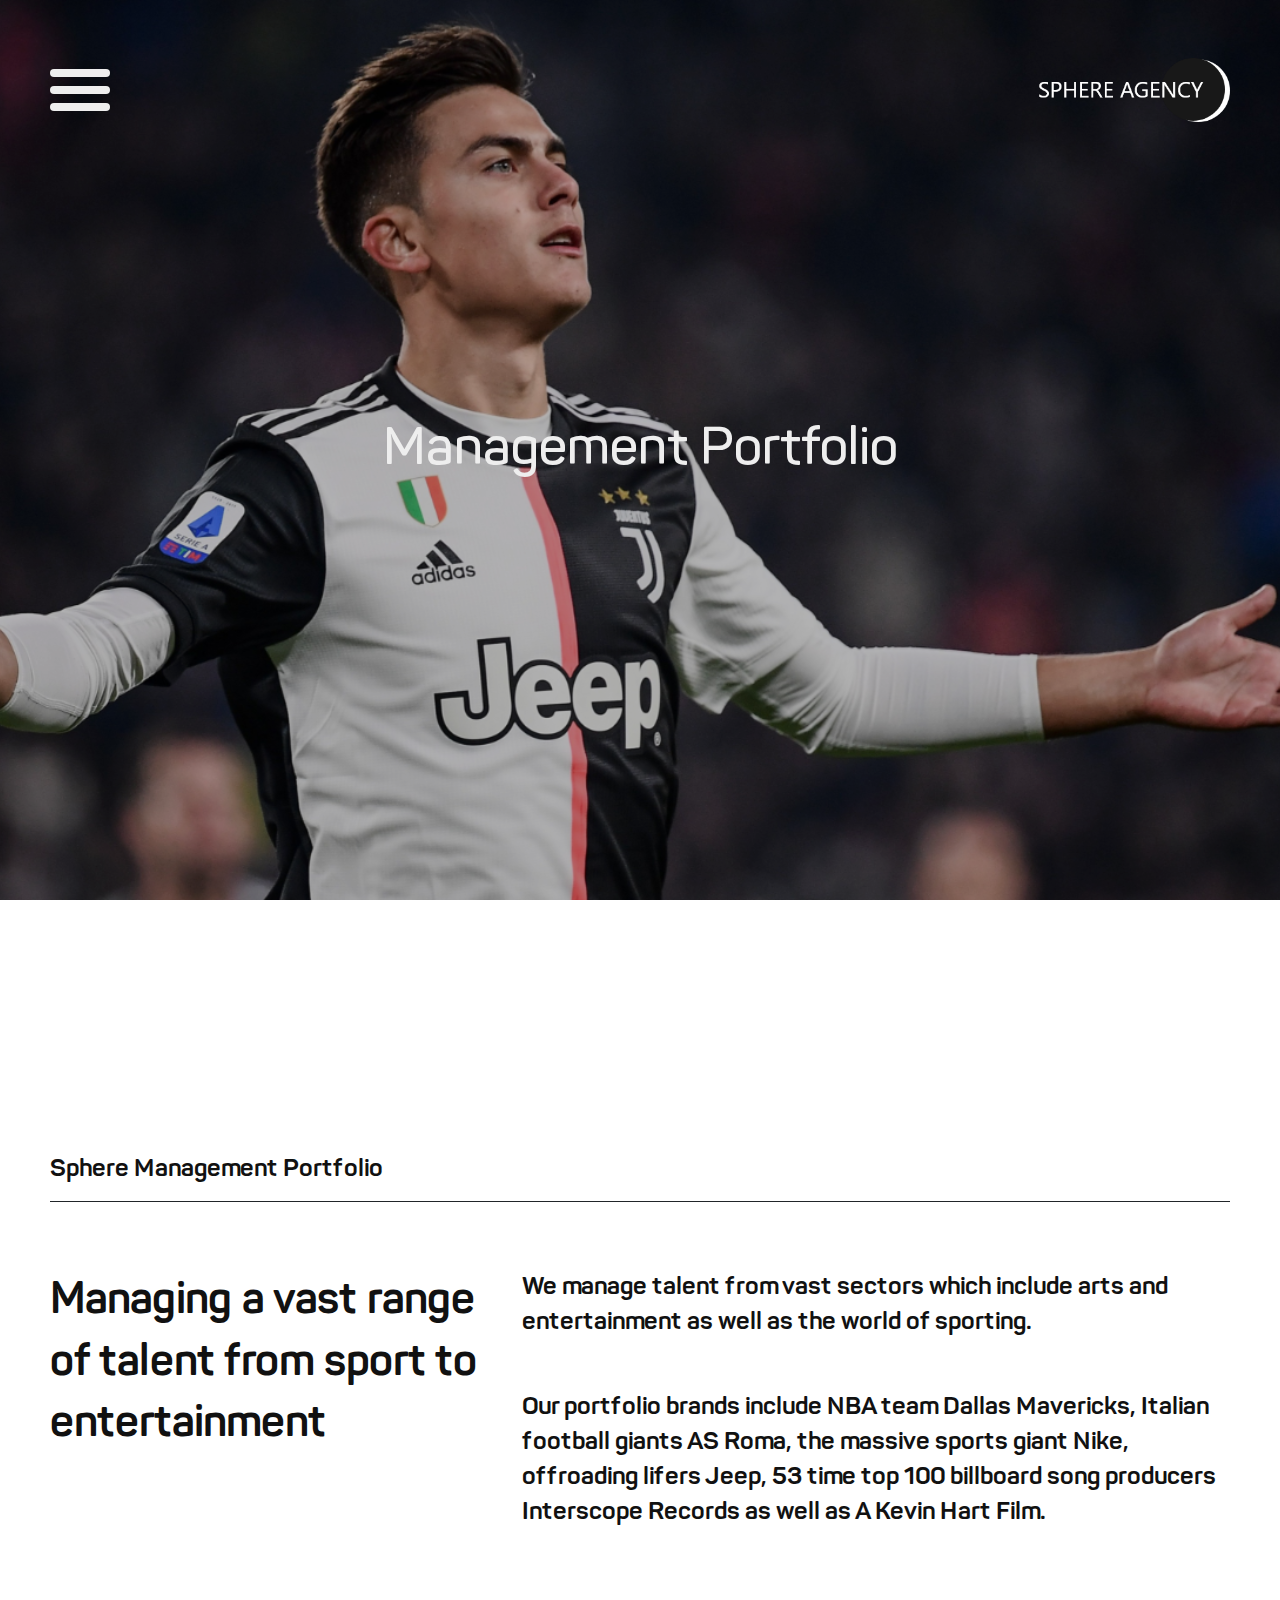
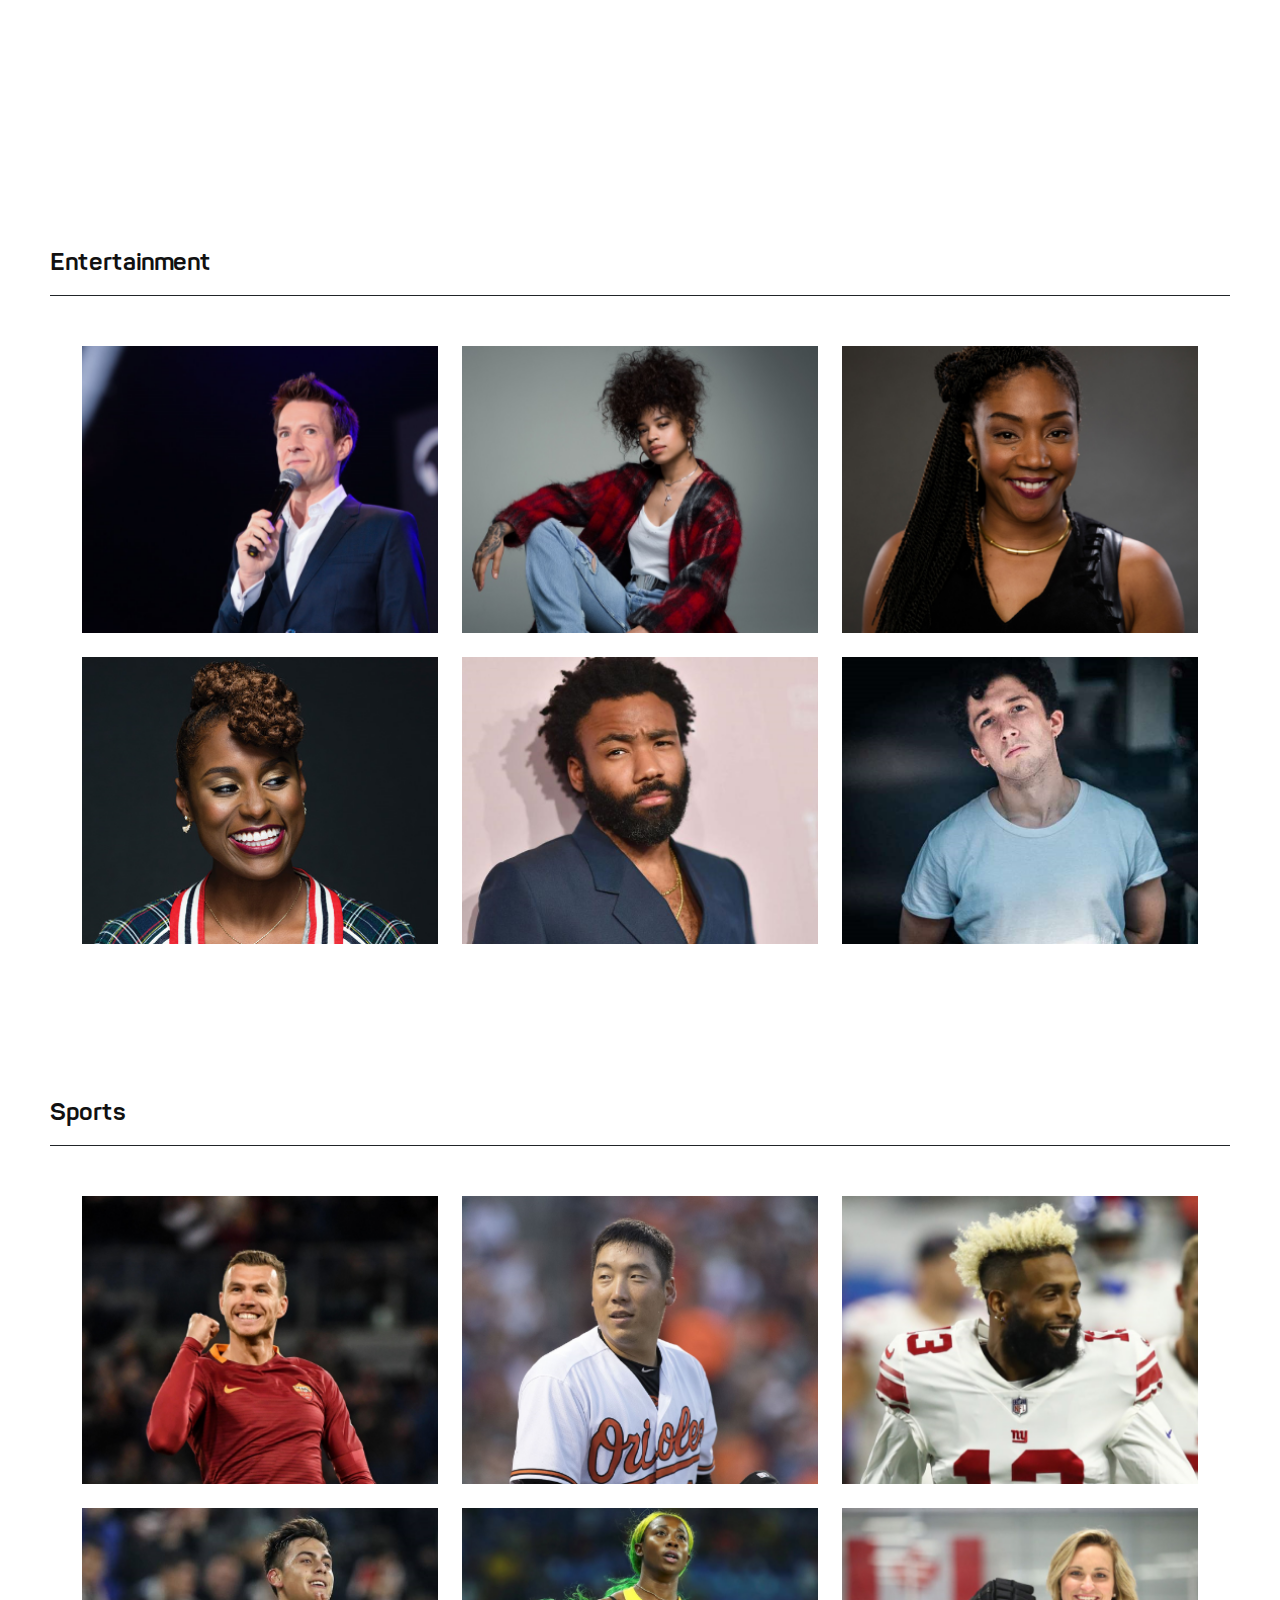
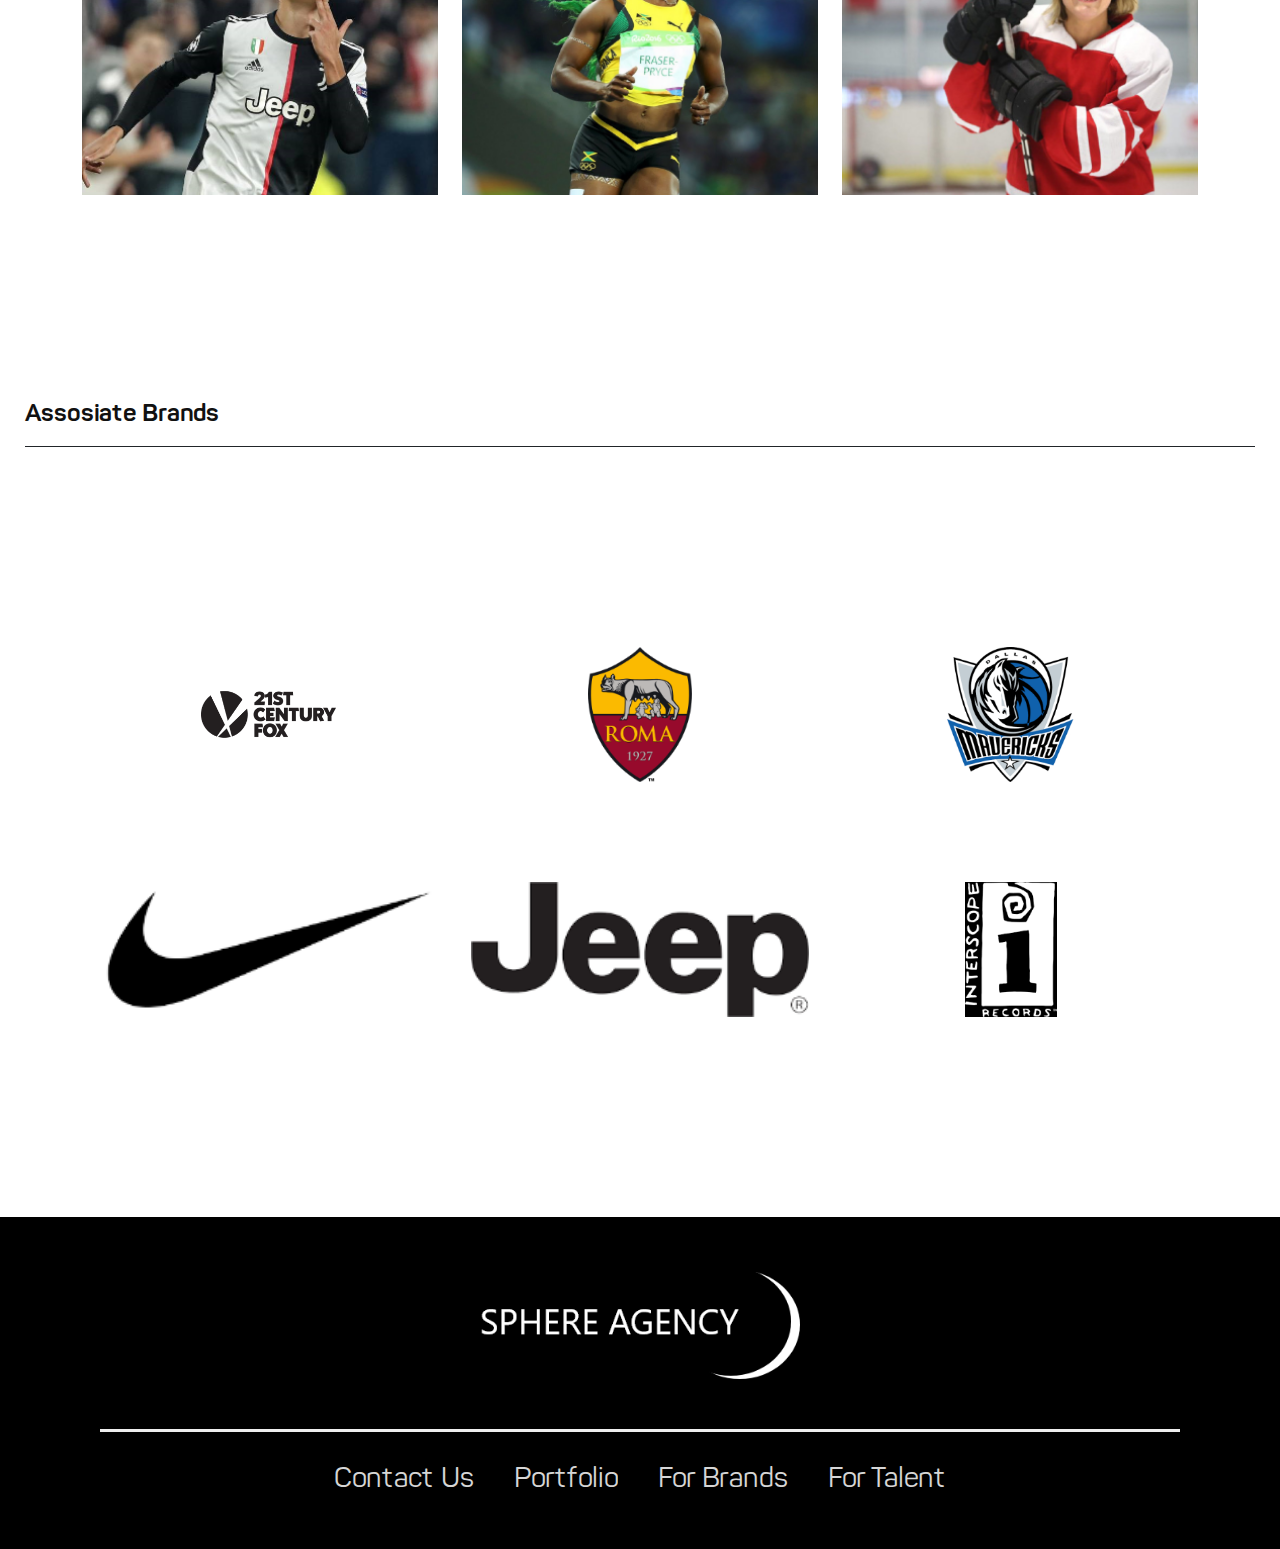
==== index.html @ 71649018 "main0" ====
<!DOCTYPE html><html lang="en"><head><meta charset="UTF-8"><meta http-equiv="X-UA-Compatible" content="IE=edge"><meta name="viewport" content="width=device-width, initial-scale=1.0"><title>Sphere</title><link rel="stylesheet" href="./fonts/stylesheet.css"><link rel="stylesheet" href="./css/bootstrap.min.css"><link rel="stylesheet" href="./css/style.css"></head><body><header class="position-absolute w-100 my-header d-flex justify-content-between align-items-center"><div class="hamburger"><span> </span><span> </span><span> </span></div><nav class="my-nav"> <ul class="links-main"><li><a href="#">Portfolio</a></li><li><a href="pages/about-us.html">About Us</a></li><li><a href="pages/services.html"> Services</a></li></ul><ul class="small-links"><li><a href="pages/contact-us.html">Contact Us </a></li><li><a href="pages/about-sphere.html">Talent Roster</a></li></ul></nav><img class="logo" src="./img/logo.png" alt=""></header><div id="preloader"><div class="sk-three-bounce"><div class="sk-child sk-bounce1"></div><div class="sk-child sk-bounce2"></div><div class="sk-child sk-bounce3"></div></div></div><section class="banner d-flex"><h1>Management Portfolio</h1></section><section class="about">  <p class="section-title">Sphere Management Portfolio</p><hr><div class="about-inner d-flex flex-column flex-lg-row"> <h2>Managing a vast range
of talent from sport 
to entertainment</h2><div class="about-content"> <p>We manage talent from vast sectors which include arts and entertainment
as well as the world of sporting.</p><p>Our portfolio brands include NBA team Dallas Mavericks, Italian football
giants AS Roma, the massive sports giant Nike, offroading lifers Jeep,
53 time top 100 billboard song producers Interscope Records as well as
A Kevin Hart Film. 


</p></div></div></section><section class="entertain"><p class="section-title">Entertainment</p><hr class="rule"><div class="container"> <div class="row gy-4 gx-4"> <div class="col-lg-4 col-md-6"> <div class="show position-relative"> <img src="./img/NoPath - Copy (13).png" alt="Dave Moss"/><div class="overlay position-absolute w-100"> <span>Dave Moss</span><hr/><h5 class="text-end">Motivational Speaker</h5></div></div></div><div class="col-lg-4 col-md-6"> <div class="show position-relative"> <img src="./img/NoPath - Copy (17).png" alt="Ella Mai"/><div class="overlay position-absolute w-100"> <span>Ella Mai</span><hr/><h5 class="text-end">Singer &amp; Songwriter</h5></div></div></div><div class="col-lg-4 col-md-6"> <div class="show position-relative"> <img src="./img/NoPath - Copy (12).png" alt="Tiffany Haddish"/><div class="overlay position-absolute w-100"> <span>Tiffany Haddish</span><hr/><h5 class="text-end">Actress &amp; Comedian</h5></div></div></div><div class="col-lg-4 col-md-6"> <div class="show position-relative"> <img src="./img/issa.png" alt="Issa Rae"/><div class="overlay position-absolute w-100"> <span>Issa Rae</span><hr/><h5 class="text-end">Actress &amp; Writer</h5></div></div></div><div class="col-lg-4 col-md-6"> <div class="show position-relative"> <img src="./img/https___hypebeast.com_image_2020_03_donald-glover-surprise-album-drop-01.png" alt="Donald Glover"/><div class="overlay position-absolute w-100"> <span>Donald Glover</span><hr/><h5 class="text-end"> Actor &amp; Singer</h5></div></div></div><div class="col-lg-4 col-md-6"> <div class="show position-relative"> <img src="./img/NoPath - Copy (5).png" alt="Maximilian Mundt"/><div class="overlay position-absolute w-100"> <span>Maximilian Mundt</span><hr/><h5 class="text-end">Actress &amp; Writer</h5></div></div></div></div></div></section><section class="sports"> <p class="section-title">Sports</p><hr class="rule"><div class="container"> <div class="row gy-4 gx-4"> <div class="col-lg-4 col-md-6"> <div class="show position-relative"> <img src="./img/dzeko.png" alt="Edin Džeko"/><div class="overlay position-absolute w-100"> <span>Edin Džeko</span><hr/><h5 class="text-end">A.S. Roma Forward</h5></div></div></div><div class="col-lg-4 col-md-6"> <div class="show position-relative"> <img src="./img/NoPath - Copy (7).png" alt="Hyun-soo Kim"/><div class="overlay position-absolute w-100"> <span>Hyun-soo Kim</span><hr/><h5 class="text-end">LG Twins Outfielder</h5></div></div></div><div class="col-lg-4 col-md-6"> <div class="show position-relative"> <img src="./img/NoPath - Copy (15).png" alt="Odell Beckham"/><div class="overlay position-absolute w-100"> <span>Odell Beckham</span><hr/><h5 class="text-end"> Cleveland Browns Wide Reciever</h5></div></div></div><div class="col-lg-4 col-md-6"> <div class="show position-relative"> <img src="./img/hi-res-1952a7a0bcfca5e1abf34dcdb6c750e2_crop_north.png" alt="Paulo Dybala"/><div class="overlay position-absolute w-100"> <span>Paulo Dybala</span><hr/><h5 class="text-end">Juventus F.C forwardr</h5></div></div></div><div class="col-lg-4 col-md-6"> <div class="show position-relative"> <img src="./img/NoPath - Copy (14).png" alt="Shelly-Ann Fraser-Pryce"/><div class="overlay position-absolute w-100"> <span>Shelly-Ann Fraser-Pryce</span><hr/><h5 class="text-end">Track and field sprinter</h5></div></div></div><div class="col-lg-4 col-md-6"> <div class="show position-relative"> <img src="./img/NoPath - Copy (10).png" alt="Marie-Philip Poulin"/><div class="overlay position-absolute w-100"> <span>Marie-Philip Poulin</span><hr/><h5 class="text-end">PWHPA Forward</h5></div></div></div></div></div></section><section class="brands"> <p>Assosiate Brands</p><hr><div class="container"> <div class="brands-inner"><img src="./img/21st-Century-Fox-Logo-PNG-HD.png" alt=""><img src="./img/180px-AS_Roma_logo_(2017).svg.png" alt=""><img src="./img/unnamed.png" alt=""><img src="./img/download (2).png" alt=""><img src="/img/download.png" alt=""><img src="./img/download (1).png" alt=""></div></div></section><footer class="my-footer"> <div class="logo"><img class="img-fluid" src="./img/logo1.png" alt=""></div><hr><nav class="footer-nav"><a href="pages/contact-us.html">Contact Us </a><a href="./index.html">Portfolio</a><a href="pages/services.html">For Brands</a><a href="pages/about-sphere.html">For Talent </a></nav></footer><script src="./js/jquery-2.2.0.min.js"> </script><script src="./js/bootstrap.bundle.min.js"> </script><script src="./js/main.js"> </script></body></html>
---- fonts/stylesheet.css ----
@font-face {
    font-family: 'Panton-Bold';
    src: url('Panton-Bold.eot');
    src: local('Panton Bold'), local('Panton-Bold'), url('Panton-Bold.eot?#iefix') format('embedded-opentype'), url('Panton-Bold.woff') format('woff'), url('Panton-Bold.ttf') format('truetype');
    font-weight: bold;
    font-style: normal;
}

@font-face {
    font-family: 'Panton-SemiBold';
    src: url('Panton-SemiBold.eot');
    src: local('Panton SemiBold'), local('Panton-SemiBold'), url('Panton-SemiBold.eot?#iefix') format('embedded-opentype'), url('Panton-SemiBold.woff') format('woff'), url('Panton-SemiBold.ttf') format('truetype');
    font-weight: 600;
    font-style: normal;
}

@font-face {
    font-family: 'Panton-Regular';
    src: url('Panton-Regular.eot');
    src: local('Panton Regular'), local('Panton-Regular'), url('Panton-Regular.eot?#iefix') format('embedded-opentype'), url('Panton-Regular.woff') format('woff'), url('Panton-Regular.ttf') format('truetype');
    font-weight: normal;
    font-style: normal;
}
---- css/style.css ----
h1 {
  line-height: 1.4;
  font-family: "Panton-SemiBold";
  color: #eee;
  font-size: 1.875rem;
}
@media (min-width: 576px) {
  h1 {
    font-size: 3.3125rem;
  }
}
@media (min-width: 576px) and (max-width: 768px) {
  h1 {
    font-size: 2.5rem;
  }
}

h2 {
  line-height: 1.4;
  font-family: "Panton-Bold";
  color: #111;
  font-size: 1.5625rem;
}
@media (min-width: 576px) {
  h2 {
    font-size: 2.75rem;
  }
}
@media (min-width: 576px) and (max-width: 768px) {
  h2 {
    font-size: 2.1875rem;
  }
}

h5 {
  line-height: 1.4;
  font-family: "Panton-SemiBold";
  color: #eee;
  font-size: 0.6875rem;
}
@media (min-width: 576px) {
  h5 {
    font-size: 1.0625rem;
  }
}
@media (min-width: 576px) and (max-width: 768px) {
  h5 {
    font-size: 0.875rem;
  }
}

a {
  font-family: "Panton-Regular";
  color: #eee;
  font-size: 1rem;
  text-decoration: none;
  transition: 400ms ease;
  opacity: 0.9;
}
@media (min-width: 576px) {
  a {
    font-size: 1.75rem;
  }
}
@media (min-width: 576px) and (max-width: 768px) {
  a {
    font-size: 1.375rem;
  }
}
a:hover {
  color: #eee;
  opacity: 1;
}

p, span {
  line-height: 1.4;
  font-family: "Panton-Bold";
  color: #111;
  font-size: 0.875rem;
}
@media (min-width: 576px) {
  p, span {
    font-size: 1.5625rem;
  }
}
@media (min-width: 576px) and (max-width: 768px) {
  p, span {
    font-size: 1.1875rem;
  }
}

.my-btn {
  background-color: #000;
  padding: 0.625rem 1.25rem;
  display: flex;
  justify-content: center;
  align-items: center;
  width: 40%;
  margin: auto;
  margin-top: 1.25rem;
  border: none;
  outline: none;
}
.my-btn span {
  margin-right: 0.625rem;
}
.my-btn span, .my-btn i {
  color: #eee;
}
@media (min-width: 576px) {
  .my-btn {
    margin-top: 3.125rem;
    width: 25%;
    margin: 0;
    margin-left: auto;
  }
}

img {
  -o-object-fit: contain;
     object-fit: contain;
}

ul {
  list-style: none;
  padding: 0;
}

hr {
  width: 100%;
  height: 0.125rem;
  opacity: 1;
}

.my-header {
  top: 0;
  left: 0;
  height: 15vh;
  padding: 2.5rem 1.25rem;
}
.my-header .my-nav {
  position: fixed;
  width: 100%;
  height: 100vh;
  overflow: hidden;
  background-color: #111;
  top: 0;
  left: 0;
  display: flex;
  flex-direction: column;
  align-items: center;
  justify-content: center;
  transition: 400ms ease-in 200ms;
  visibility: hidden;
  opacity: 0;
}
.my-header .my-nav.open {
  visibility: visible;
  opacity: 1;
}
.my-header .hamburger {
  position: relative;
  z-index: 2;
  height: 3.125rem;
  width: 3.125rem;
  display: flex;
  flex-direction: column;
  justify-content: space-evenly;
}
.my-header .hamburger span {
  width: 100%;
  height: 0.5rem;
  background-color: #eee;
  display: block;
  border-radius: 0.3125rem;
  transition: 400ms ease;
  position: relative;
  opacity: 1;
  top: 0;
}
.my-header .hamburger.open span:nth-child(2) {
  transform: translateX(-100%);
  opacity: 0;
}
.my-header .hamburger.open span:nth-child(1) {
  top: 30%;
  transform: rotateZ(-45deg);
}
.my-header .hamburger.open span:nth-child(3) {
  transform: rotateZ(45deg);
  top: -25%;
}
@media (min-width: 576px) {
  .my-header .hamburger {
    height: 3.75rem;
    width: 3.75rem;
  }
}
.my-header .links-main li:not(:first-child) {
  margin-top: 1.25rem;
}
.my-header .links-main a {
  font-family: "Panton-SemiBold";
  color: #eee;
  font-size: 1.5625rem;
}
@media (min-width: 576px) {
  .my-header .links-main a {
    font-size: 3.3125rem;
  }
}
@media (min-width: 576px) and (max-width: 768px) {
  .my-header .links-main a {
    font-size: 2.8125rem;
  }
}
.my-header .small-links {
  margin-top: 1.25rem;
  display: flex;
  width: 100%;
  justify-content: space-evenly;
  flex-wrap: wrap;
}
.my-header .small-links a {
  font-family: "Panton-SemiBold";
  color: #eee;
  font-size: 1.0625rem;
}
@media (min-width: 576px) {
  .my-header .small-links a {
    font-size: 1.75rem;
  }
}
@media (min-width: 576px) and (max-width: 768px) {
  .my-header .small-links a {
    font-size: 1.5rem;
  }
}
.my-header .logo {
  position: relative;
  width: 40vw;
}
@media (min-width: 576px) {
  .my-header {
    padding: 3.125rem;
    height: 20vh;
  }
  .my-header .my-nav {
    flex-direction: row;
  }
  .my-header li {
    margin: 3.125rem;
  }
  .my-header .small-links {
    flex-direction: column;
    width: auto;
  }
  .my-header .logo {
    width: 15vw;
  }
}
@media (min-width: 576px) and (max-width: 769px) {
  .my-header .logo {
    width: 35vw;
  }
}

.banner {
  width: 100%;
  text-align: center;
  height: 80vh;
  background: url("../img/paulo-dybala-juventus-2019-20_1d7jqc6tnjgxx1r0qucny2l6ev.png") no-repeat;
  background-color: rgba(17, 17, 17, 0.3);
  background-blend-mode: darken;
  background-size: cover;
  background-position: center;
  justify-content: center;
  align-items: center;
}
@media (min-width: 576px) {
  .banner {
    text-align: left;
    height: 100vh;
  }
}

.about {
  text-align: center;
  margin: 3.75rem 0 2.5rem;
  padding: 1.25rem;
}
.about p, .about h2 {
  margin-top: 0.625rem;
}
@media (min-width: 576px) {
  .about {
    padding: 3.125rem;
    text-align: left;
    margin: 9.375rem 0;
  }
  .about p, .about h2 {
    margin-top: 3.125rem;
  }
  .about .about-content {
    width: 60%;
  }
  .about h2 {
    width: 40%;
  }
}
@media (min-width: 576px) and (max-width: 768px) {
  .about h2, .about .about-content {
    width: 100%;
  }
}

.entertain {
  padding: 1.25rem;
  margin: 3.75rem 0 2.5rem 0;
  text-align: center;
}
.entertain .show {
  position: relative;
  margin-top: 4vh;
}
.entertain .show img {
  width: 100%;
  height: 100%;
  -o-object-fit: contain;
     object-fit: contain;
}
.entertain .show span, .entertain .show hr, .entertain .show h5 {
  color: #eee;
  margin: 0;
  padding: 5px;
}
.entertain .show hr {
  margin: 0;
  padding: 0;
}
.entertain .show .overlay {
  position: absolute;
  padding: 0.625rem 0.4166666667rem;
  bottom: 0;
  left: 0;
  text-align: left;
  transition: 400ms ease;
  opacity: 1;
  background-color: rgba(17, 17, 17, 0.9);
}
@media (min-width: 576px) {
  .entertain .show {
    margin: 0;
  }
  .entertain .show .overlay {
    padding: 0.78125rem 1.5625rem;
    opacity: 0;
  }
  .entertain .show:hover .overlay {
    opacity: 1;
  }
}
@media (min-width: 576px) and (max-width: 768px) {
  .entertain .show .overlay {
    opacity: 1;
  }
}
@media (min-width: 576px) {
  .entertain {
    padding: 3.125rem;
    text-align: left;
    margin: 0;
  }
  .entertain p, .entertain h2 {
    margin-top: 3.125rem;
  }
  .entertain .rule {
    margin-bottom: 3.125rem;
  }
}

.sports {
  padding: 1.25rem;
  margin: 3.75rem 0 2.5rem;
  text-align: center;
}
.sports .show {
  position: relative;
  margin-top: 4vh;
}
.sports .show img {
  width: 100%;
  height: 100%;
  -o-object-fit: contain;
     object-fit: contain;
}
.sports .show span, .sports .show hr, .sports .show h5 {
  color: #eee;
  margin: 0;
  padding: 5px;
}
.sports .show hr {
  margin: 0;
  padding: 0;
}
.sports .show .overlay {
  position: absolute;
  padding: 0.625rem 0.4166666667rem;
  bottom: 0;
  left: 0;
  text-align: left;
  transition: 400ms ease;
  opacity: 1;
  background-color: rgba(17, 17, 17, 0.9);
}
@media (min-width: 576px) {
  .sports .show {
    margin: 0;
  }
  .sports .show .overlay {
    padding: 0.78125rem 1.5625rem;
    opacity: 0;
  }
  .sports .show:hover .overlay {
    opacity: 1;
  }
}
@media (min-width: 576px) and (max-width: 768px) {
  .sports .show .overlay {
    opacity: 1;
  }
}
@media (min-width: 576px) {
  .sports {
    padding: 3.125rem;
    text-align: left;
    margin: 0;
  }
  .sports p, .sports h2 {
    margin-top: 3.125rem;
  }
  .sports .rule {
    margin-bottom: 3.125rem;
  }
}

.brands {
  padding: 2.5rem 0.625rem;
}
.brands .brands-inner {
  display: flex;
  flex-wrap: wrap;
  justify-content: space-evenly;
  align-items: center;
}
.brands img {
  width: 33%;
  margin: 0 0.625rem;
}
@media (min-width: 576px) {
  .brands {
    padding: 9.375rem 1.5625rem 0;
  }
  .brands .brands-inner {
    margin: 9.375rem 0;
  }
  .brands img {
    margin: 0;
    height: 15vh;
    margin: 3.125rem 0;
  }
}

.my-footer {
  padding: 2.5rem 0.78125rem;
  background-color: #000;
  color: #eee;
  text-align: center;
}
.my-footer .logo {
  width: 45vw;
  margin: auto;
}
.my-footer hr {
  margin: 2.5rem 0;
  height: 3px;
  opacity: 1;
  color: #eee;
}
.my-footer .footer-nav {
  display: flex;
  justify-content: center;
  flex-wrap: wrap;
}
.my-footer a {
  margin: 0 1.25rem;
}
@media (min-width: 576px) {
  .my-footer {
    padding: 0 6.25rem;
    padding-bottom: 1.5625rem;
  }
  .my-footer hr {
    margin: 0;
  }
  .my-footer .logo {
    width: 25vw;
  }
  .my-footer img {
    margin: 3.125rem 0;
  }
  .my-footer .footer-nav {
    margin: 1.5625rem 0;
  }
}

#preloader {
  position: fixed;
  width: 100%;
  height: 100vh;
  left: 0;
  top: 0;
  z-index: 6;
  background-color: transparent;
}

.sk-three-bounce {
  margin: 0;
  width: 100%;
  height: 100%;
  text-align: center;
  background-color: rgba(17, 17, 17, 0.85);
}

.sk-three-bounce .sk-child {
  position: relative;
  top: 50%;
  transform: translateY(-50%);
  width: 20px;
  height: 20px;
  border-radius: 100%;
  display: inline-block;
  background-color: #eee;
  -webkit-animation: sk-three-bounce 1.4s ease-in-out 0s infinite both;
          animation: sk-three-bounce 1.4s ease-in-out 0s infinite both;
}
.sk-three-bounce .sk-bounce1 {
  -webkit-animation-delay: -0.32s;
          animation-delay: -0.32s;
}
.sk-three-bounce .sk-bounce2 {
  -webkit-animation-delay: -0.16s;
          animation-delay: -0.16s;
}

@-webkit-keyframes sk-three-bounce {
  0%, 80%, 100% {
    transform: scale(0);
    background-color: #eee;
  }
  40% {
    transform: scale(1);
    background-color: #8d22ff;
  }
}

@keyframes sk-three-bounce {
  0%, 80%, 100% {
    transform: scale(0);
    background-color: #eee;
  }
  40% {
    transform: scale(1);
    background-color: #8d22ff;
  }
}/*# sourceMappingURL=style.css.map */
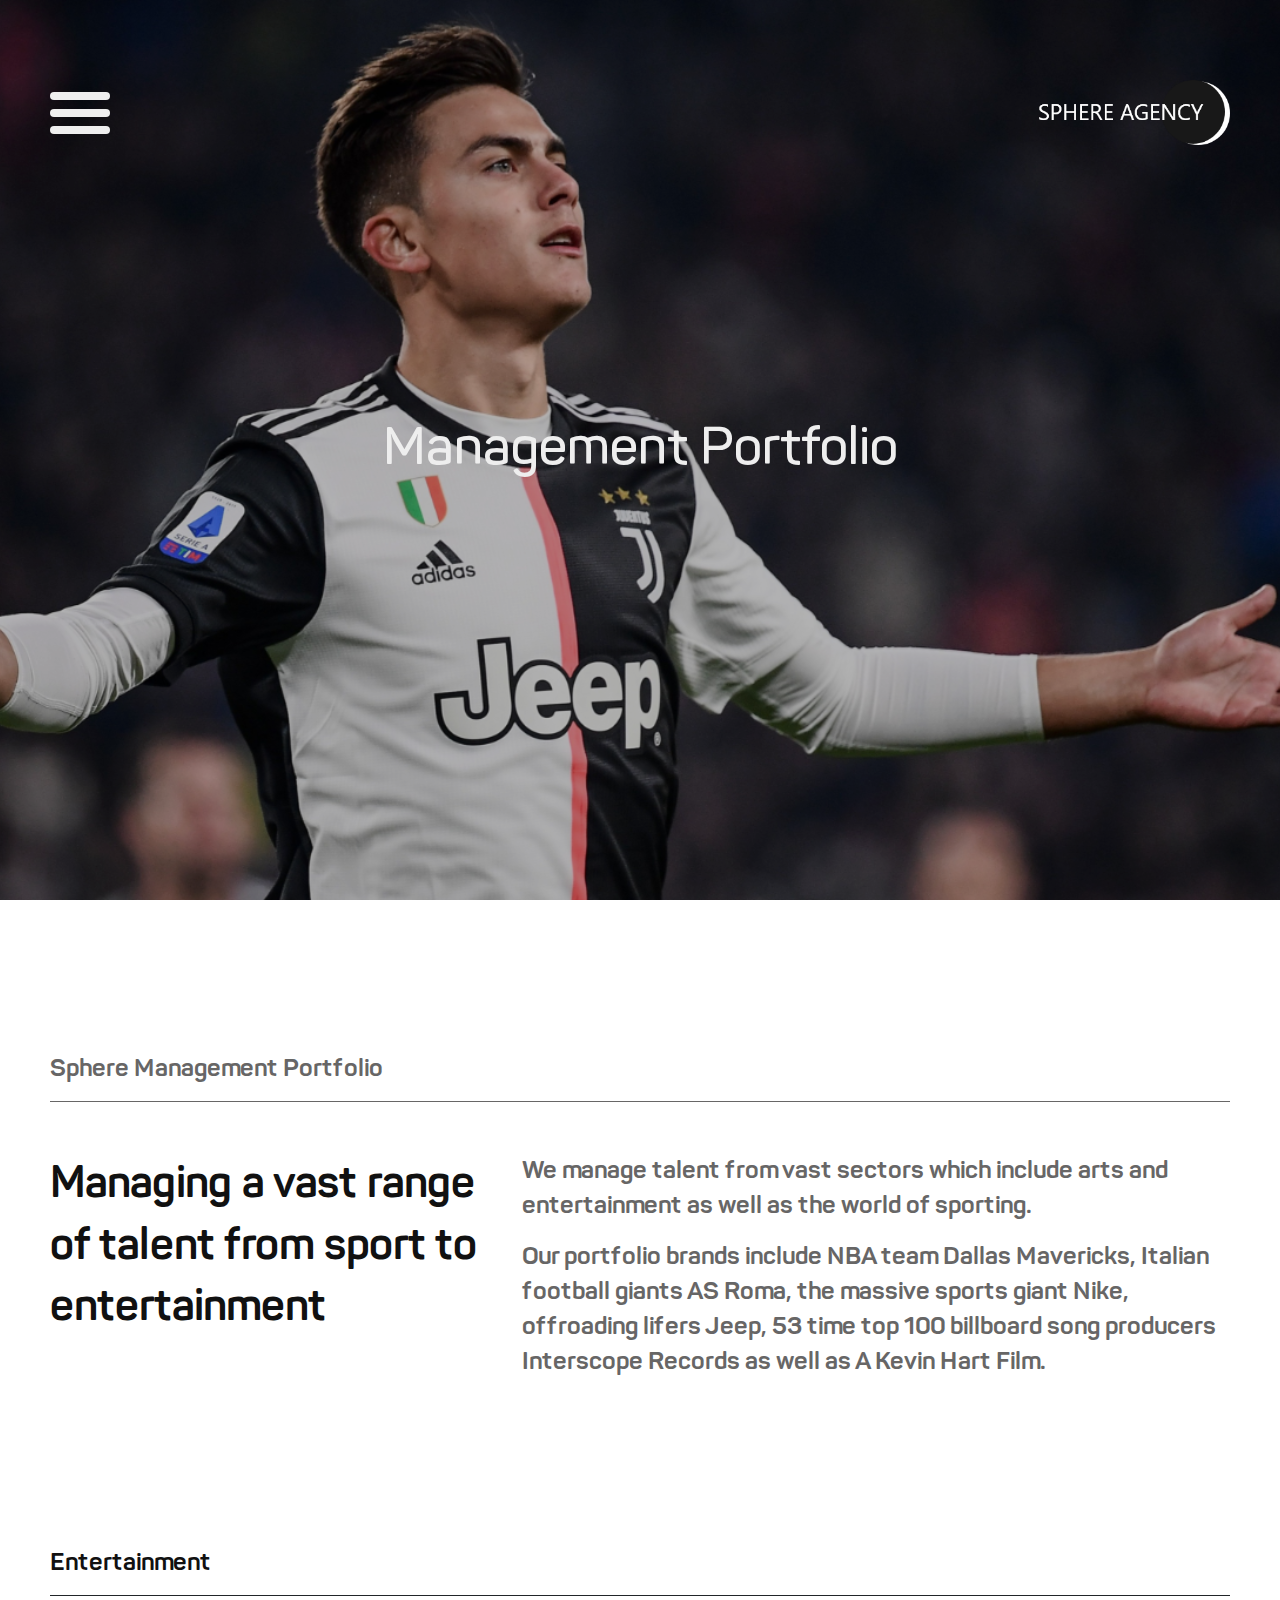
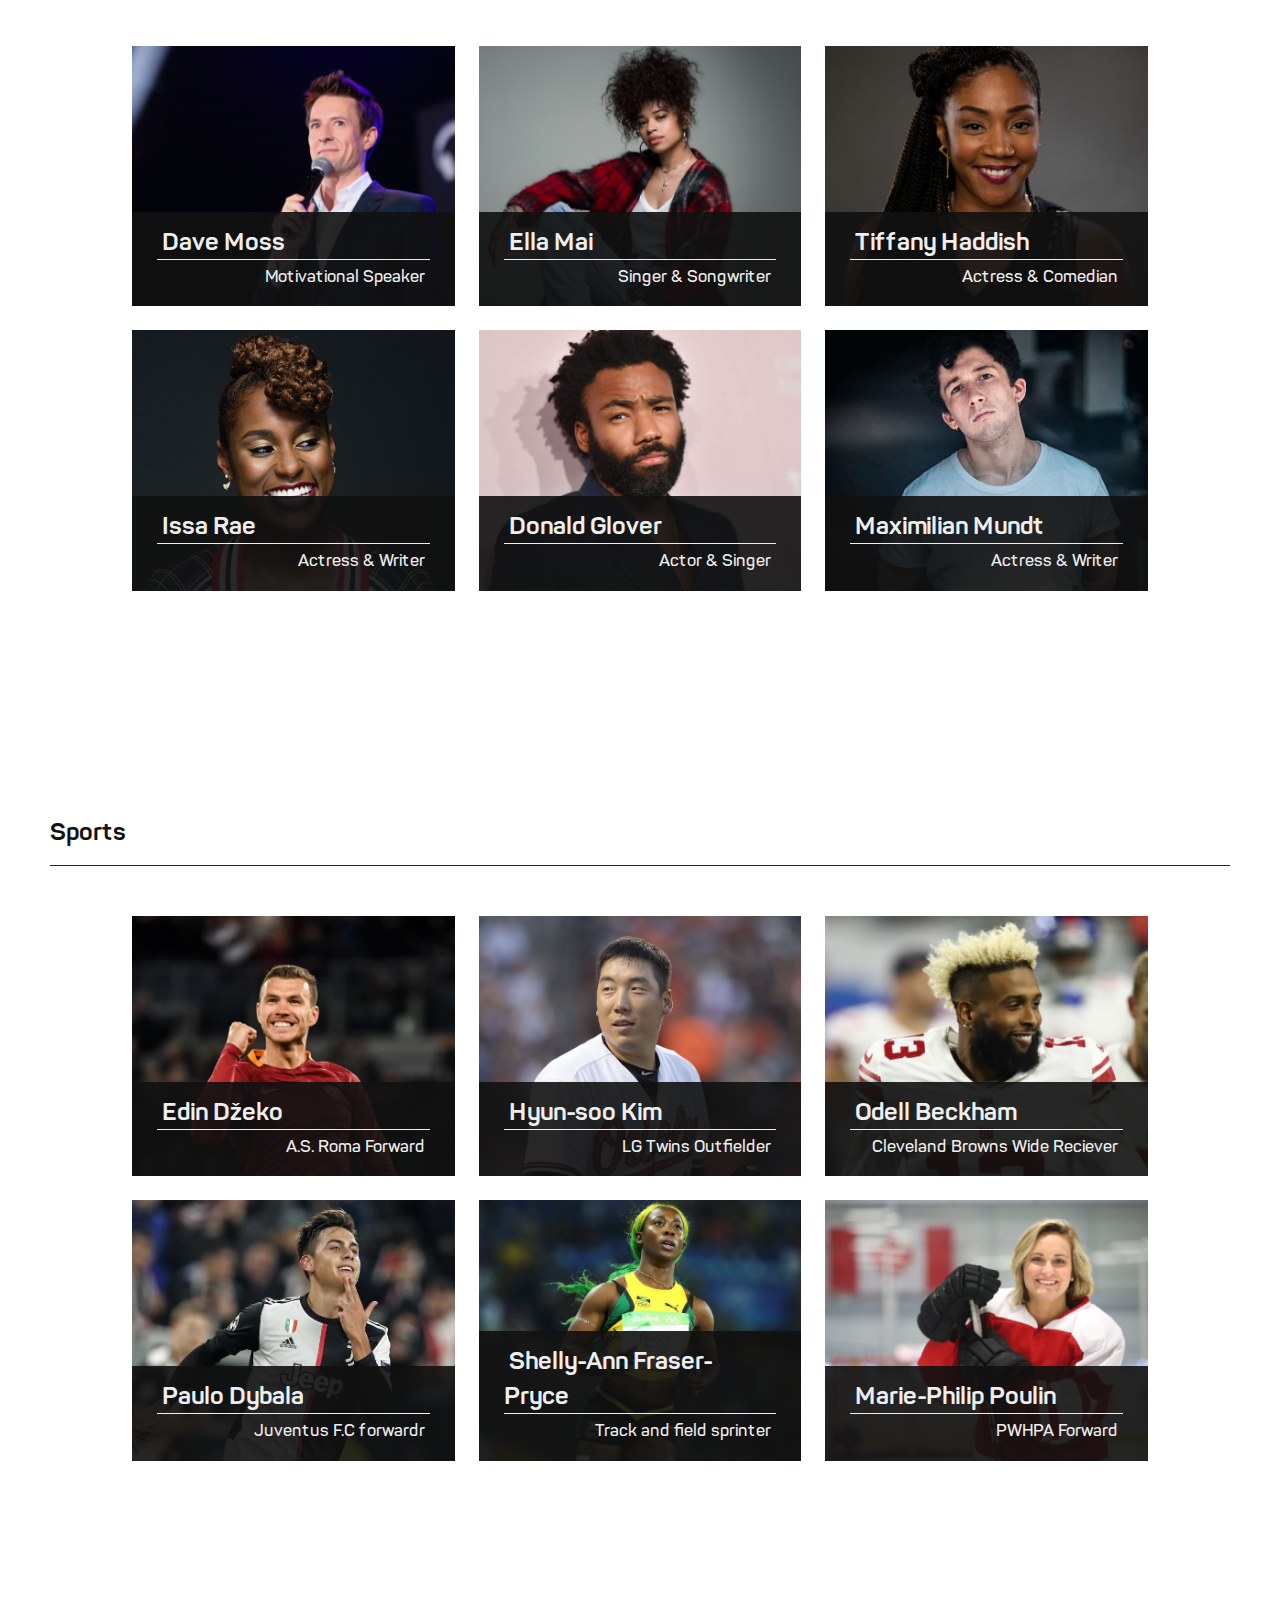
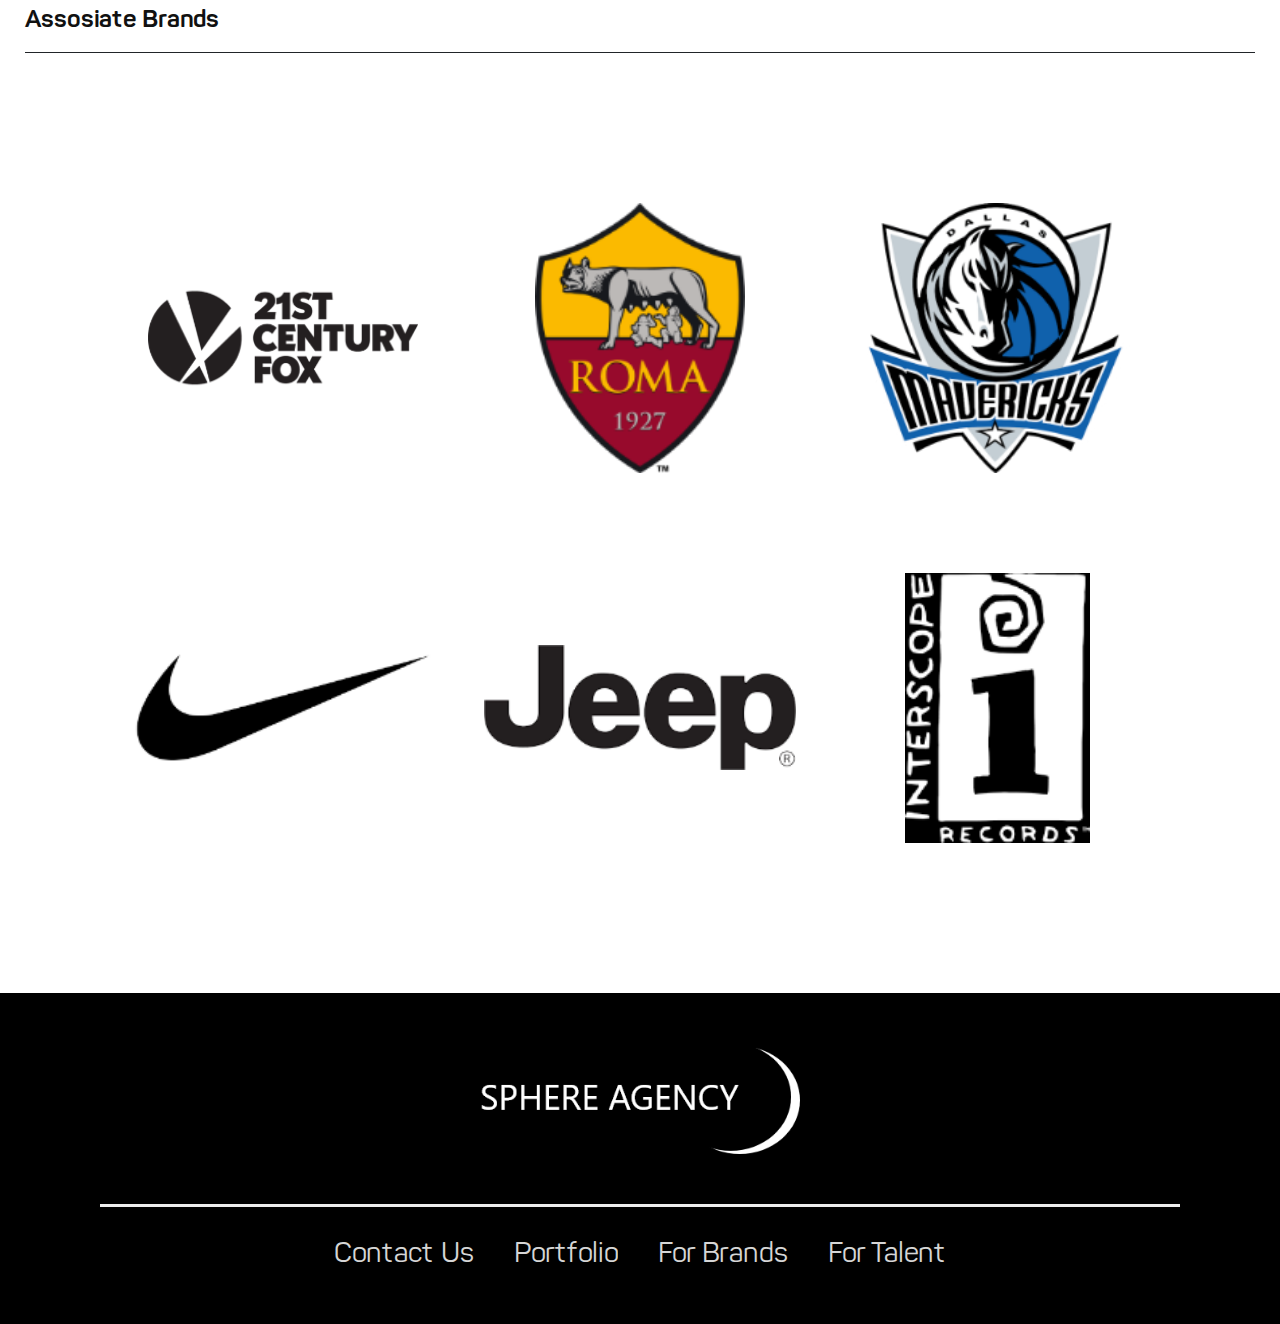
==== commit f3367df4: "payne" ====
--- a/index.html
+++ b/index.html
@@ -1,4 +1,4 @@
-<!DOCTYPE html><html lang="en"><head><meta charset="UTF-8"><meta http-equiv="X-UA-Compatible" content="IE=edge"><meta name="viewport" content="width=device-width, initial-scale=1.0"><title>Sphere</title><link rel="stylesheet" href="./fonts/stylesheet.css"><link rel="stylesheet" href="./css/bootstrap.min.css"><link rel="stylesheet" href="./css/style.css"></head><body><header class="position-absolute w-100 my-header d-flex justify-content-between align-items-center"><div class="hamburger"><span> </span><span> </span><span> </span></div><nav class="my-nav"> <ul class="links-main"><li><a href="#">Portfolio</a></li><li><a href="pages/about-us.html">About Us</a></li><li><a href="pages/services.html"> Services</a></li></ul><ul class="small-links"><li><a href="pages/contact-us.html">Contact Us </a></li><li><a href="pages/about-sphere.html">Talent Roster</a></li></ul></nav><img class="logo" src="./img/logo.png" alt=""></header><div id="preloader"><div class="sk-three-bounce"><div class="sk-child sk-bounce1"></div><div class="sk-child sk-bounce2"></div><div class="sk-child sk-bounce3"></div></div></div><section class="banner d-flex"><h1>Management Portfolio</h1></section><section class="about">  <p class="section-title">Sphere Management Portfolio</p><hr><div class="about-inner d-flex flex-column flex-lg-row"> <h2>Managing a vast range
+<!DOCTYPE html><html lang="en"><head><meta charset="UTF-8"><meta http-equiv="X-UA-Compatible" content="IE=edge"><meta name="viewport" content="width=device-width, initial-scale=1.0"><title>Sphere</title><link rel="stylesheet" href="./fonts/stylesheet.css"><link rel="stylesheet" href="./css/bootstrap.min.css"><link rel="stylesheet" href="./css/style.css"></head><body><header class="position-absolute w-100 my-header d-flex justify-content-between align-items-center"><div class="hamburger"><span> </span><span> </span><span> </span></div><nav class="my-nav"> <ul class="links-main"><li><a href="#">Portfolio</a></li><li><a href="pages/about-sphere.html">About Us</a></li><li><a href="pages/services.html"> Services</a></li></ul><ul class="small-links"><li><a href="pages/contact-us.html">Contact Us </a></li><li><a href="pages/about-us.html">Talent Roster</a></li></ul></nav><img class="logo" src="./img/logo.png" alt=""></header><div id="preloader"><div class="sk-three-bounce"><div class="sk-child sk-bounce1"></div><div class="sk-child sk-bounce2"></div><div class="sk-child sk-bounce3"></div></div></div><section class="banner d-flex"><h1>Management Portfolio</h1></section><section class="about">  <p class="section-title">Sphere Management Portfolio</p><hr><div class="about-inner d-flex flex-column flex-lg-row"> <h2>Managing a vast range
 of talent from sport 
 to entertainment</h2><div class="about-content"> <p>We manage talent from vast sectors which include arts and entertainment
 as well as the world of sporting.</p><p>Our portfolio brands include NBA team Dallas Mavericks, Italian football
@@ -7,4 +7,4 @@
 A Kevin Hart Film. 
 
 
-</p></div></div></section><section class="entertain"><p class="section-title">Entertainment</p><hr class="rule"><div class="container"> <div class="row gy-4 gx-4"> <div class="col-lg-4 col-md-6"> <div class="show position-relative"> <img src="./img/NoPath - Copy (13).png" alt="Dave Moss"/><div class="overlay position-absolute w-100"> <span>Dave Moss</span><hr/><h5 class="text-end">Motivational Speaker</h5></div></div></div><div class="col-lg-4 col-md-6"> <div class="show position-relative"> <img src="./img/NoPath - Copy (17).png" alt="Ella Mai"/><div class="overlay position-absolute w-100"> <span>Ella Mai</span><hr/><h5 class="text-end">Singer &amp; Songwriter</h5></div></div></div><div class="col-lg-4 col-md-6"> <div class="show position-relative"> <img src="./img/NoPath - Copy (12).png" alt="Tiffany Haddish"/><div class="overlay position-absolute w-100"> <span>Tiffany Haddish</span><hr/><h5 class="text-end">Actress &amp; Comedian</h5></div></div></div><div class="col-lg-4 col-md-6"> <div class="show position-relative"> <img src="./img/issa.png" alt="Issa Rae"/><div class="overlay position-absolute w-100"> <span>Issa Rae</span><hr/><h5 class="text-end">Actress &amp; Writer</h5></div></div></div><div class="col-lg-4 col-md-6"> <div class="show position-relative"> <img src="./img/https___hypebeast.com_image_2020_03_donald-glover-surprise-album-drop-01.png" alt="Donald Glover"/><div class="overlay position-absolute w-100"> <span>Donald Glover</span><hr/><h5 class="text-end"> Actor &amp; Singer</h5></div></div></div><div class="col-lg-4 col-md-6"> <div class="show position-relative"> <img src="./img/NoPath - Copy (5).png" alt="Maximilian Mundt"/><div class="overlay position-absolute w-100"> <span>Maximilian Mundt</span><hr/><h5 class="text-end">Actress &amp; Writer</h5></div></div></div></div></div></section><section class="sports"> <p class="section-title">Sports</p><hr class="rule"><div class="container"> <div class="row gy-4 gx-4"> <div class="col-lg-4 col-md-6"> <div class="show position-relative"> <img src="./img/dzeko.png" alt="Edin Džeko"/><div class="overlay position-absolute w-100"> <span>Edin Džeko</span><hr/><h5 class="text-end">A.S. Roma Forward</h5></div></div></div><div class="col-lg-4 col-md-6"> <div class="show position-relative"> <img src="./img/NoPath - Copy (7).png" alt="Hyun-soo Kim"/><div class="overlay position-absolute w-100"> <span>Hyun-soo Kim</span><hr/><h5 class="text-end">LG Twins Outfielder</h5></div></div></div><div class="col-lg-4 col-md-6"> <div class="show position-relative"> <img src="./img/NoPath - Copy (15).png" alt="Odell Beckham"/><div class="overlay position-absolute w-100"> <span>Odell Beckham</span><hr/><h5 class="text-end"> Cleveland Browns Wide Reciever</h5></div></div></div><div class="col-lg-4 col-md-6"> <div class="show position-relative"> <img src="./img/hi-res-1952a7a0bcfca5e1abf34dcdb6c750e2_crop_north.png" alt="Paulo Dybala"/><div class="overlay position-absolute w-100"> <span>Paulo Dybala</span><hr/><h5 class="text-end">Juventus F.C forwardr</h5></div></div></div><div class="col-lg-4 col-md-6"> <div class="show position-relative"> <img src="./img/NoPath - Copy (14).png" alt="Shelly-Ann Fraser-Pryce"/><div class="overlay position-absolute w-100"> <span>Shelly-Ann Fraser-Pryce</span><hr/><h5 class="text-end">Track and field sprinter</h5></div></div></div><div class="col-lg-4 col-md-6"> <div class="show position-relative"> <img src="./img/NoPath - Copy (10).png" alt="Marie-Philip Poulin"/><div class="overlay position-absolute w-100"> <span>Marie-Philip Poulin</span><hr/><h5 class="text-end">PWHPA Forward</h5></div></div></div></div></div></section><section class="brands"> <p>Assosiate Brands</p><hr><div class="container"> <div class="brands-inner"><img src="./img/21st-Century-Fox-Logo-PNG-HD.png" alt=""><img src="./img/180px-AS_Roma_logo_(2017).svg.png" alt=""><img src="./img/unnamed.png" alt=""><img src="./img/download (2).png" alt=""><img src="/img/download.png" alt=""><img src="./img/download (1).png" alt=""></div></div></section><footer class="my-footer"> <div class="logo"><img class="img-fluid" src="./img/logo1.png" alt=""></div><hr><nav class="footer-nav"><a href="pages/contact-us.html">Contact Us </a><a href="./index.html">Portfolio</a><a href="pages/services.html">For Brands</a><a href="pages/about-sphere.html">For Talent </a></nav></footer><script src="./js/jquery-2.2.0.min.js"> </script><script src="./js/bootstrap.bundle.min.js"> </script><script src="./js/main.js"> </script></body></html>+</p></div></div></section><section class="entertain"><p class="section-title">Entertainment</p><hr class="rule"><div class="container"> <div class="row gy-4 gx-4 entertain-inner"> <div class="col-lg-4 col-md-6"> <div class="show position-relative"> <img src="./img/NoPath - Copy (13).png" alt="Dave Moss"/><div class="overlay position-absolute w-100"> <span>Dave Moss</span><hr/><h5 class="text-end">Motivational Speaker</h5></div></div></div><div class="col-lg-4 col-md-6"> <div class="show position-relative"> <img src="./img/NoPath - Copy (17).png" alt="Ella Mai"/><div class="overlay position-absolute w-100"> <span>Ella Mai</span><hr/><h5 class="text-end">Singer &amp; Songwriter</h5></div></div></div><div class="col-lg-4 col-md-6"> <div class="show position-relative"> <img src="./img/NoPath - Copy (12).png" alt="Tiffany Haddish"/><div class="overlay position-absolute w-100"> <span>Tiffany Haddish</span><hr/><h5 class="text-end">Actress &amp; Comedian</h5></div></div></div><div class="col-lg-4 col-md-6"> <div class="show position-relative"> <img src="./img/issa.png" alt="Issa Rae"/><div class="overlay position-absolute w-100"> <span>Issa Rae</span><hr/><h5 class="text-end">Actress &amp; Writer</h5></div></div></div><div class="col-lg-4 col-md-6"> <div class="show position-relative"> <img src="./img/https___hypebeast.com_image_2020_03_donald-glover-surprise-album-drop-01.png" alt="Donald Glover"/><div class="overlay position-absolute w-100"> <span>Donald Glover</span><hr/><h5 class="text-end"> Actor &amp; Singer</h5></div></div></div><div class="col-lg-4 col-md-6"> <div class="show position-relative"> <img src="./img/NoPath - Copy (5).png" alt="Maximilian Mundt"/><div class="overlay position-absolute w-100"> <span>Maximilian Mundt</span><hr/><h5 class="text-end">Actress &amp; Writer</h5></div></div></div></div></div></section><section class="sports"> <p class="section-title">Sports</p><hr class="rule"><div class="container"> <div class="row gy-4 gx-4 sports-inner"><div class="col-lg-4 col-md-6"> <div class="show position-relative"> <img src="./img/dzeko.png" alt="Edin Džeko"/><div class="overlay position-absolute w-100"> <span>Edin Džeko</span><hr/><h5 class="text-end">A.S. Roma Forward</h5></div></div></div><div class="col-lg-4 col-md-6"> <div class="show position-relative"> <img src="./img/NoPath - Copy (7).png" alt="Hyun-soo Kim"/><div class="overlay position-absolute w-100"> <span>Hyun-soo Kim</span><hr/><h5 class="text-end">LG Twins Outfielder</h5></div></div></div><div class="col-lg-4 col-md-6"> <div class="show position-relative"> <img src="./img/NoPath - Copy (15).png" alt="Odell Beckham"/><div class="overlay position-absolute w-100"> <span>Odell Beckham</span><hr/><h5 class="text-end"> Cleveland Browns Wide Reciever</h5></div></div></div><div class="col-lg-4 col-md-6"> <div class="show position-relative"> <img src="./img/hi-res-1952a7a0bcfca5e1abf34dcdb6c750e2_crop_north.png" alt="Paulo Dybala"/><div class="overlay position-absolute w-100"> <span>Paulo Dybala</span><hr/><h5 class="text-end">Juventus F.C forwardr</h5></div></div></div><div class="col-lg-4 col-md-6"> <div class="show position-relative"> <img src="./img/NoPath - Copy (14).png" alt="Shelly-Ann Fraser-Pryce"/><div class="overlay position-absolute w-100"> <span>Shelly-Ann Fraser-Pryce</span><hr/><h5 class="text-end">Track and field sprinter</h5></div></div></div><div class="col-lg-4 col-md-6"> <div class="show position-relative"> <img src="./img/NoPath - Copy (10).png" alt="Marie-Philip Poulin"/><div class="overlay position-absolute w-100"> <span>Marie-Philip Poulin</span><hr/><h5 class="text-end">PWHPA Forward</h5></div></div></div></div></div></section><section class="brands"> <p>Assosiate Brands</p><hr><div class="container"> <div class="brands-inner"><img src="./img/21st-Century-Fox-Logo-PNG-HD.png" alt="21st Century Fox"><img src="./img/180px-AS_Roma_logo_(2017).svg.png" alt="Roma"><img src="./img/unnamed.png" alt="Madreckick"><img src="./img/download (2).png" alt="Nike"><img src="./img/download.png" alt="Jeep"><img src="./img/download (1).png" alt="Interscope"></div></div></section><footer class="my-footer"> <div class="logo"><img class="img-fluid" src="./img/logo1.png" alt=""></div><hr><nav class="footer-nav"><a href="pages/contact-us.html">Contact Us </a><a href="./index.html">Portfolio</a><a href="pages/services.html">For Brands</a><a href="pages/about-sphere.html">For Talent </a></nav></footer><script src="./js/jquery-2.2.0.min.js"> </script><script src="./js/bootstrap.bundle.min.js"> </script><script src="./js/main.js"> </script></body></html>--- a/css/style.css
+++ b/css/style.css
@@ -135,7 +135,7 @@
 .my-header {
   top: 0;
   left: 0;
-  height: 15vh;
+  height: 25vh;
   padding: 2.5rem 1.25rem;
 }
 .my-header .my-nav {
@@ -243,7 +243,7 @@
 @media (min-width: 576px) {
   .my-header {
     padding: 3.125rem;
-    height: 20vh;
+    height: 25vh;
   }
   .my-header .my-nav {
     flex-direction: row;
@@ -260,6 +260,9 @@
   }
 }
 @media (min-width: 576px) and (max-width: 769px) {
+  .my-header {
+    height: 27vh;
+  }
   .my-header .logo {
     width: 35vw;
   }
@@ -283,22 +286,30 @@
     height: 100vh;
   }
 }
+@media (min-width: 576px) and (max-width: 768px) {
+  .banner {
+    height: 80vh;
+  }
+}
 
 .about {
   text-align: center;
-  margin: 3.75rem 0 2.5rem;
+  margin: 2.5rem 0 0;
   padding: 1.25rem;
 }
-.about p, .about h2 {
+.about .about-inner {
   margin-top: 0.625rem;
+}
+.about p, .about hr {
+  color: #676666;
 }
 @media (min-width: 576px) {
   .about {
     padding: 3.125rem;
     text-align: left;
-    margin: 9.375rem 0;
-  }
-  .about p, .about h2 {
+    margin: 6.25rem 0 0;
+  }
+  .about .about-inner {
     margin-top: 3.125rem;
   }
   .about .about-content {
@@ -312,11 +323,14 @@
   .about h2, .about .about-content {
     width: 100%;
   }
+  .about .about-inner {
+    text-align: center;
+  }
 }
 
 .entertain {
   padding: 1.25rem;
-  margin: 3.75rem 0 2.5rem 0;
+  margin: 1.25rem 0 2.5rem 0;
   text-align: center;
 }
 .entertain .show {
@@ -354,9 +368,6 @@
   }
   .entertain .show .overlay {
     padding: 0.78125rem 1.5625rem;
-    opacity: 0;
-  }
-  .entertain .show:hover .overlay {
     opacity: 1;
   }
 }
@@ -370,6 +381,10 @@
     padding: 3.125rem;
     text-align: left;
     margin: 0;
+    height: 80vh;
+  }
+  .entertain .entertain-inner {
+    padding: 0 3.125rem;
   }
   .entertain p, .entertain h2 {
     margin-top: 3.125rem;
@@ -419,9 +434,6 @@
   }
   .sports .show .overlay {
     padding: 0.78125rem 1.5625rem;
-    opacity: 0;
-  }
-  .sports .show:hover .overlay {
     opacity: 1;
   }
 }
@@ -433,8 +445,11 @@
 @media (min-width: 576px) {
   .sports {
     padding: 3.125rem;
+    margin-top: 9.375rem;
     text-align: left;
-    margin: 0;
+  }
+  .sports .sports-inner {
+    padding: 0 3.125rem;
   }
   .sports p, .sports h2 {
     margin-top: 3.125rem;
@@ -445,7 +460,7 @@
 }
 
 .brands {
-  padding: 2.5rem 0.625rem;
+  padding: 1.25rem 0.625rem 2.5rem;
 }
 .brands .brands-inner {
   display: flex;
@@ -454,19 +469,19 @@
   align-items: center;
 }
 .brands img {
-  width: 33%;
+  width: 28%;
   margin: 0 0.625rem;
 }
 @media (min-width: 576px) {
   .brands {
-    padding: 9.375rem 1.5625rem 0;
+    padding: 3.125rem 1.5625rem 0;
   }
   .brands .brands-inner {
-    margin: 9.375rem 0;
+    margin: 6.25rem 0;
   }
   .brands img {
     margin: 0;
-    height: 15vh;
+    height: 30vh;
     margin: 3.125rem 0;
   }
 }
